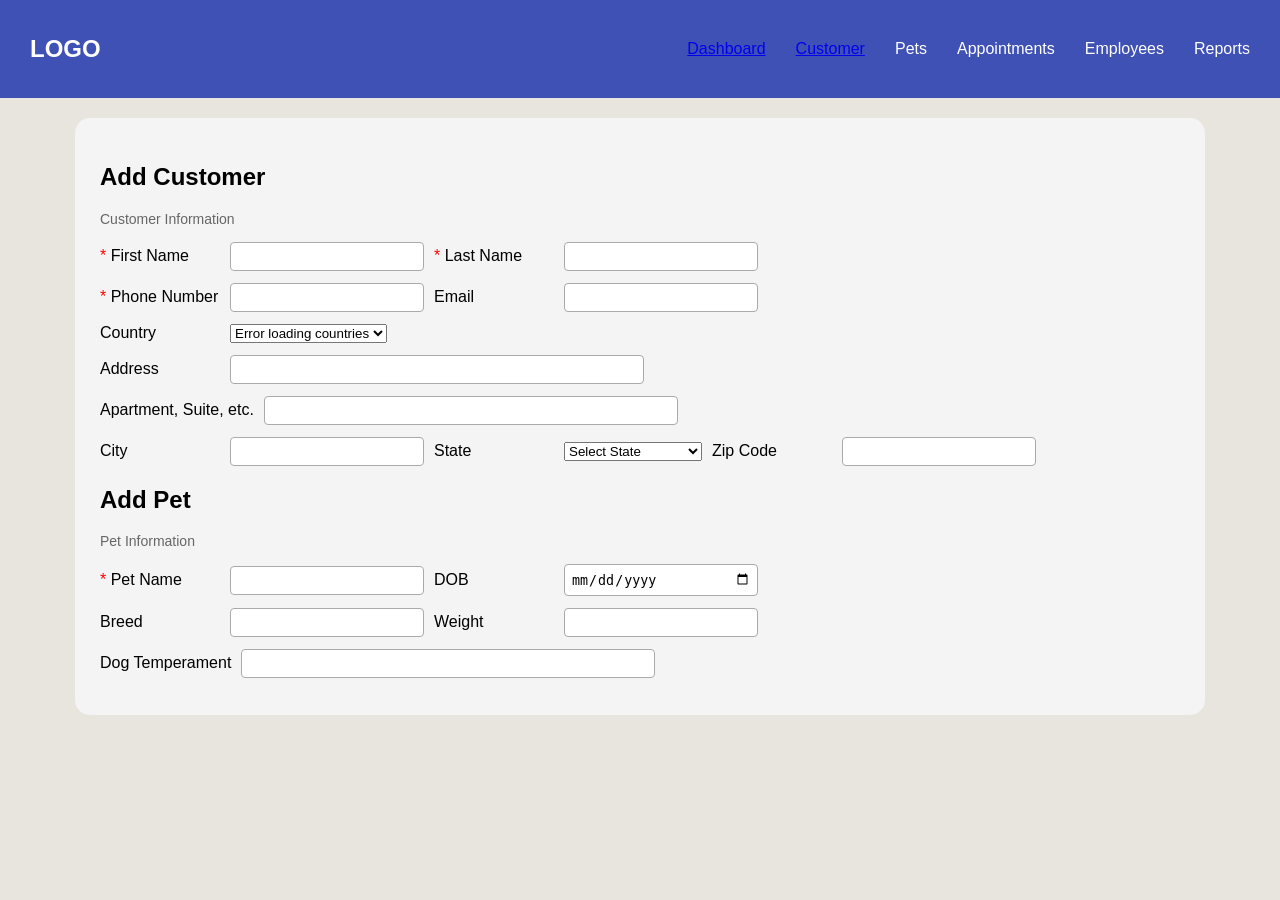
==== customers.html @ 16b3792b "Customer initial commit" ====
<!DOCTYPE html>
<html lang="en">
<head>
    <meta charset="UTF-8">
    <title>Customers</title>
    <link rel="stylesheet" href="styles.css">
</head>

<body>

    <!-- NAVBAR (same as dashboard) -->
    <div class="navbar">
        <h2>LOGO</h2>
        <ul>
            <li><a href="index.html">Dashboard</a></li>
            <li><a href="customers.html">Customer</a></li>
            <li>Pets</li>
            <li>Appointments</li>
            <li>Employees</li>
            <li>Reports</li>
        </ul>
    </div>

    <main>

        <div class="form-container">

            <!-- CUSTOMER SECTION -->
            <h2>Add Customer</h2>
            <p class="section-title">Customer Information</p>
        
            <div class="form-row">
                <label class="required">First Name</label>
                <input type="text" required>
        
                <label class="required">Last Name</label>
                <input type="text" required>
            </div>
        
            <div class="form-row">
                <label class="required">Phone Number</label>
                <input type="text" required>
        
                <label>Email</label>
                <input type="email">
            </div>
        
            <div class="form-row">
                <label>Country</label>
                <select id="country">
                    <option>Loading countries...</option>
                </select>
            </div>
        
            <div class="form-row">
                <label>Address</label>
                <input type="text" class="full">
            </div>
        
            <div class="form-row">
                <label>Apartment, Suite, etc.</label>
                <input type="text" class="full">
            </div>
        
            <div class="form-row">
                <label>City</label>
                <input type="text">
        
                <label>State</label>
                <select id="state">
                    <option value="">Select State</option>
                </select>
        
                <label>Zip Code</label>
                <input type="text">
            </div>
        
            <!-- PET SECTION -->
            <h2>Add Pet</h2>
            <p class="section-title">Pet Information</p>
        
            <div class="form-row">
                <label class="required">Pet Name</label>
                <input type="text" required>
        
                <label>DOB</label>
                <input type="date">
            </div>
        
            <div class="form-row">
                <label>Breed</label>
                <input type="text">
        
                <label>Weight</label>
                <input type="text">
            </div>
        
            <div class="form-row">
                <label>Dog Temperament</label>
                <input type="text" class="full">
            </div>
        
        </div>

    </main>

<script src="script.js"></script>
</body>
</html>
---- styles.css ----
/* GENERAL */
body {
    margin: 0;
    font-family: 'Segoe UI', sans-serif;
    background: #e8e5df;
}

/* NAVBAR */
.navbar {
    background: #3f51b5;
    color: white;
    display: flex;
    justify-content: space-between;
    align-items: center;
    padding: 15px 30px;
}

.navbar ul {
    list-style: none;
    display: flex;
    gap: 30px;
    margin: 0;
}

.navbar li {
    cursor: pointer;
}

/* MAIN */
main {
    padding: 20px 40px;
}

/* SECTIONS */
.top-section {
    display: flex;
    gap: 20px;
    align-items: stretch;
}

.bottom-section {
    display: flex;
    gap: 20px;
    margin-top: 30px;
}

/* CARDS */
.card {
    background: #f4f4f4;
    border-radius: 20px;
    padding: 20px;
    box-shadow: 0 4px 10px rgba(0,0,0,0.1);
}

/* CARD SIZES */
.large {
    flex: 3;
}

.small {
    flex: 1.2;
}

/* TABLE */
table {
    width: 100%;
    border-collapse: collapse;
    margin-top: 10px;
}

th, td {
    border: 1px solid #333;
    padding: 10px;
    text-align: left;
}

/* STATUS DROPDOWN */
.status-dropdown {
    padding: 5px;
    border-radius: 8px;
}

/* OPTIONAL STATUS COLORS */
.status.completed { background: #c8e6c9; }
.status.ready { background: #bbdefb; }
.status.inprogress { background: #fff9c4; }
.status.cancelled { background: #ffcdd2; }
.status.checkedin { background: #d1c4e9; }

.notifications-card {
    display: flex;
    flex-direction: column;
    gap: 12px;
}

.alert {
    padding: 12px;
    border-radius: 12px;
    font-size: 14px;
    font-weight: 500;
}

/* ALERT TYPES */
.urgent {
    background: #ffcdd2;
}

.warning {
    background: #fff3cd;
}

.info {
    background: #d1ecf1;
}

.bar {
    flex: 1;
    height: 12px;
    background: #ddd;
    border-radius: 10px;
    overflow: hidden;
}

.fill {
    height: 100%;
    width: 0%;
    background: #3f51b5;
    border-radius: 10px;
    transition: 0.3s;
}
.capacity-fill {
    height: 100%;
    width: 0%;
    background: #3f51b5;
    border-radius: 10px;
}
/* COMPACT CARD */
.compact {
    padding: 15px;
}

/* SMALL TEXT */
.compact h3 {
    font-size: 16px;
    margin-bottom: 5px;
}

.compact p {
    font-size: 13px;
    margin: 4px 0;
}

/* SMALL BAR */
.capacity-bar.small {
    height: 10px;
}
.bottom-section {
    display: flex;
    gap: 20px;
}

.bottom-section .card {
    flex: 1;
}

/* CUSTOMER FILES */

.form-container {
    background: #f4f4f4;
    padding: 25px;
    border-radius: 15px;
    width: 90%;
    margin: auto;
}

.section-title {
    font-size: 14px;
    color: #666;
    margin-bottom: 15px;
}

.form-row {
    display: flex;
    align-items: center;
    gap: 10px;
    margin-bottom: 12px;
    flex-wrap: wrap;
}

label {
    font-weight: 500;
    min-width: 120px;
}

input {
    padding: 6px;
    border: 1px solid #aaa;
    border-radius: 4px;
    width: 180px;
}

input.full {
    width: 400px;
}

/* REQUIRED FIELD */
.required::before {
    content: "* ";
    color: red;
}
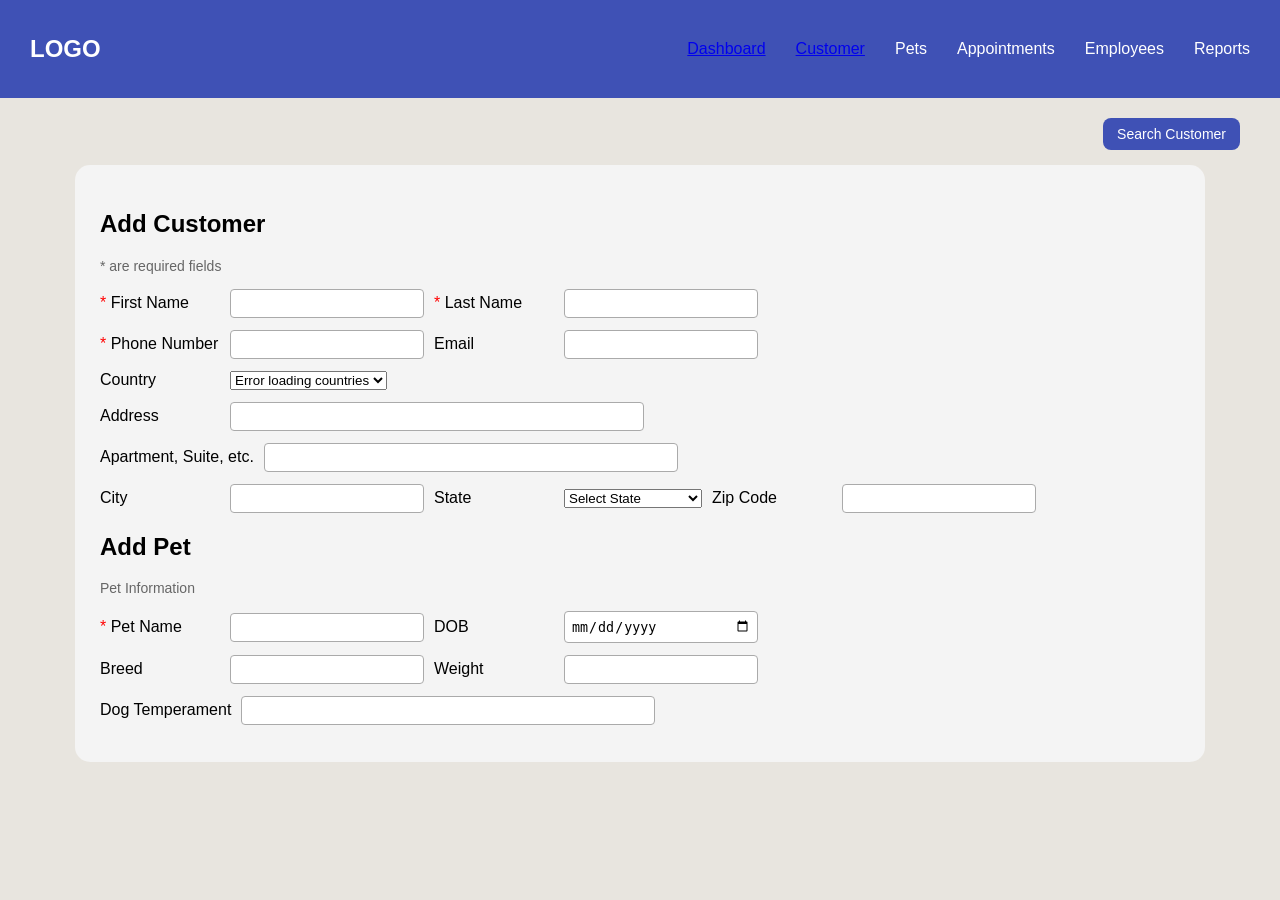
==== commit ea1febe4: "Search customer button is added" ====
--- a/customers.html
+++ b/customers.html
@@ -22,12 +22,15 @@
     </div>
 
     <main>
+        <div class="top-actions">
+            <button onclick="goToSearch()">Search Customer</button>
+        </div>
 
         <div class="form-container">
 
             <!-- CUSTOMER SECTION -->
             <h2>Add Customer</h2>
-            <p class="section-title">Customer Information</p>
+            <p class="section-title">* are required fields</p>
         
             <div class="form-row">
                 <label class="required">First Name</label>
@@ -48,7 +51,7 @@
             <div class="form-row">
                 <label>Country</label>
                 <select id="country">
-                    <option>Loading countries...</option>
+                    <option>Select Country.</option>
                 </select>
             </div>
         
--- a/styles.css
+++ b/styles.css
@@ -207,4 +207,23 @@
 .required::before {
     content: "* ";
     color: red;
+}
+.top-actions {
+    display: flex;
+    justify-content: flex-end;
+    margin-bottom: 15px;
+}
+
+.top-actions button {
+    background: #3f51b5;
+    color: white;
+    border: none;
+    padding: 8px 14px;
+    border-radius: 8px;
+    cursor: pointer;
+    font-size: 14px;
+}
+
+.top-actions button:hover {
+    background: #303f9f;
 }
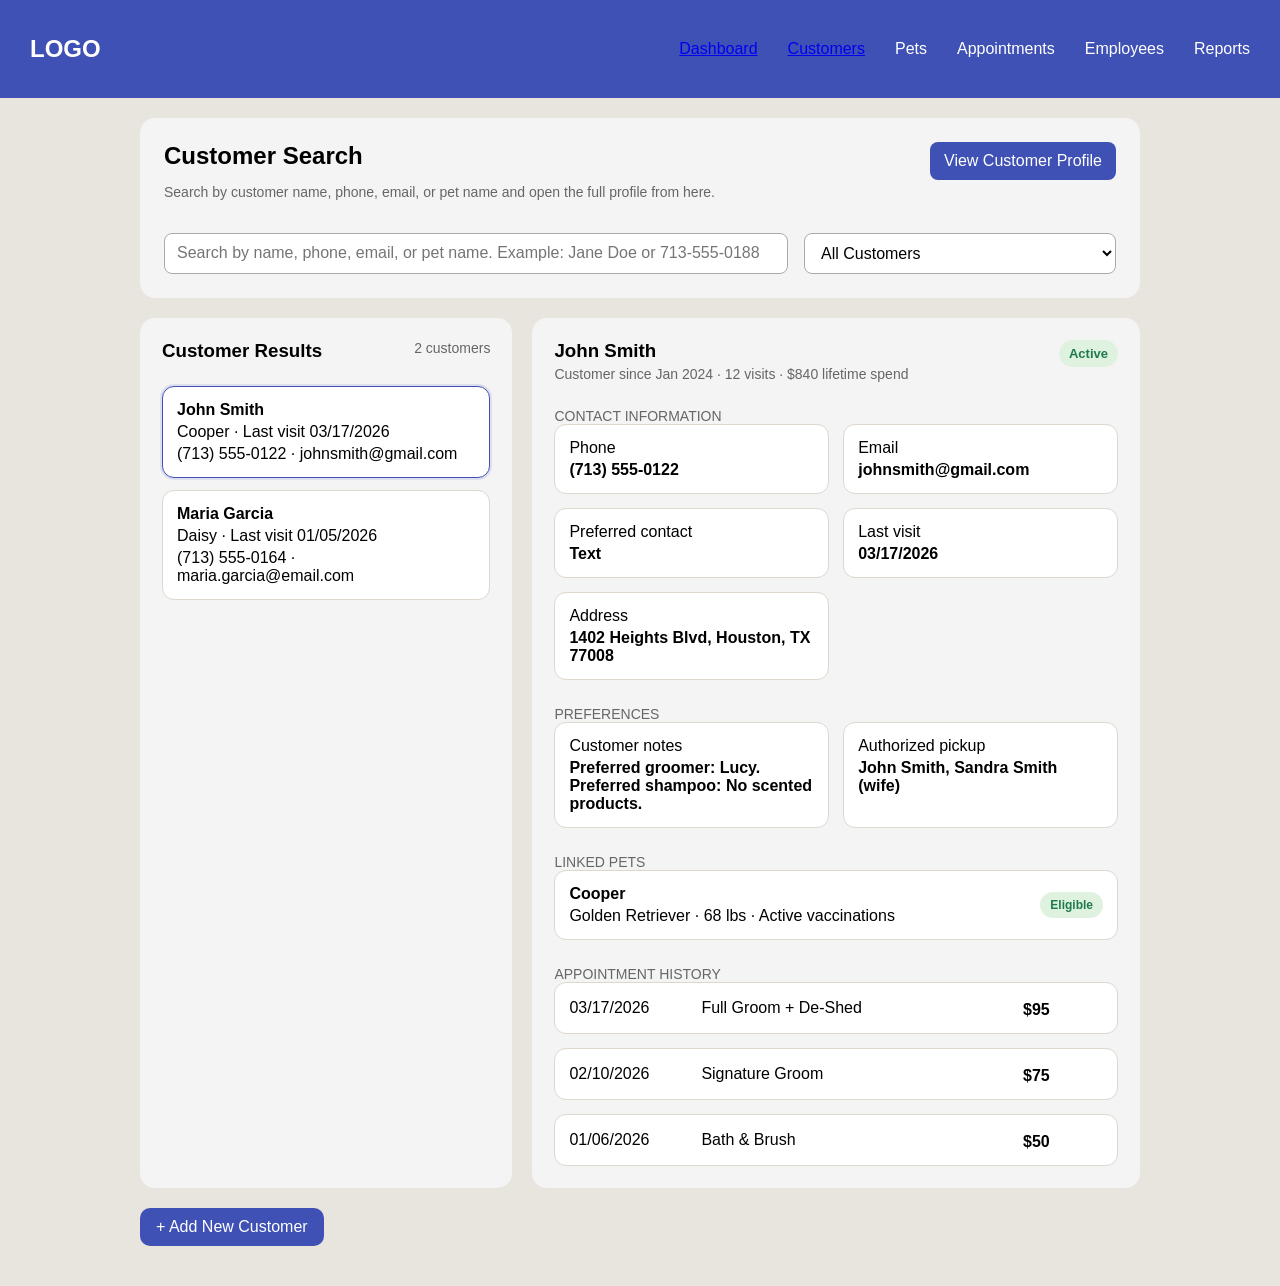
==== commit b86914aa: "customer seconf commit" ====
--- a/customers.html
+++ b/customers.html
@@ -13,7 +13,7 @@
         <h2>LOGO</h2>
         <ul>
             <li><a href="index.html">Dashboard</a></li>
-            <li><a href="customers.html">Customer</a></li>
+            <li><a href="customers.html">Customers</a></li>
             <li>Pets</li>
             <li>Appointments</li>
             <li>Employees</li>
@@ -22,91 +22,391 @@
     </div>
 
     <main>
-        <div class="top-actions">
-            <button onclick="goToSearch()">Search Customer</button>
+        <section class="search-panel">
+            <div class="search-panel-header">
+                <div>
+                    <h2>Customer Search</h2>
+                    <p class="section-title">Search by customer name, phone, email, or pet name and open the full profile from here.</p>
+                </div>
+                <button type="button" id="view-customer-profile" class="secondary-button" disabled>View Customer Profile</button>
+            </div>
+
+            <div class="search-panel-controls">
+                <input id="customer-search-input" type="search" placeholder="Search by name, phone, email, or pet name. Example: Jane Doe or 713-555-0188">
+                <select id="customer-filter">
+                    <option>All Customers</option>
+                    <option>Active Customers</option>
+                    <option>New This Month</option>
+                </select>
+            </div>
+        </section>
+
+        <section class="customer-browser">
+            <div class="results-panel">
+                <div class="results-panel-header">
+                    <h3>Customer Results</h3>
+                    <span id="customer-results-count" class="results-count">0 customers</span>
+                </div>
+                <div id="customer-results" class="results-list"></div>
+            </div>
+
+            <div id="customer-profile-panel" class="profile-panel">
+                <div class="profile-empty">
+                    <h3>No Customer Selected</h3>
+                    <p>Search for a customer or add a new one to preview the full profile for your presentation.</p>
+                </div>
+            </div>
+        </section>
+
+        <div class="section-actions section-actions-top">
+            <button type="button" id="toggle-customer-form" class="section-toggle-button">+ Add New Customer</button>
         </div>
 
-        <div class="form-container">
-
-            <!-- CUSTOMER SECTION -->
-            <h2>Add Customer</h2>
-            <p class="section-title">* are required fields</p>
-        
-            <div class="form-row">
-                <label class="required">First Name</label>
-                <input type="text" required>
-        
-                <label class="required">Last Name</label>
-                <input type="text" required>
-            </div>
-        
-            <div class="form-row">
-                <label class="required">Phone Number</label>
-                <input type="text" required>
-        
-                <label>Email</label>
-                <input type="email">
-            </div>
-        
-            <div class="form-row">
-                <label>Country</label>
-                <select id="country">
-                    <option>Select Country.</option>
-                </select>
-            </div>
-        
-            <div class="form-row">
-                <label>Address</label>
-                <input type="text" class="full">
-            </div>
-        
-            <div class="form-row">
-                <label>Apartment, Suite, etc.</label>
-                <input type="text" class="full">
-            </div>
-        
-            <div class="form-row">
-                <label>City</label>
-                <input type="text">
-        
-                <label>State</label>
-                <select id="state">
-                    <option value="">Select State</option>
-                </select>
-        
-                <label>Zip Code</label>
-                <input type="text">
-            </div>
-        
-            <!-- PET SECTION -->
-            <h2>Add Pet</h2>
-            <p class="section-title">Pet Information</p>
-        
-            <div class="form-row">
-                <label class="required">Pet Name</label>
-                <input type="text" required>
-        
-                <label>DOB</label>
-                <input type="date">
-            </div>
-        
-            <div class="form-row">
-                <label>Breed</label>
-                <input type="text">
-        
-                <label>Weight</label>
-                <input type="text">
-            </div>
-        
-            <div class="form-row">
-                <label>Dog Temperament</label>
-                <input type="text" class="full">
-            </div>
-        
-        </div>
+        <form id="customer-form" class="form-container hidden">
+            <div class="section-header">
+                <div>
+                    <h2>Add Customer</h2>
+                    <p class="section-title">* are required fields</p>
+                </div>
+                <button type="button" id="hide-customer-form" class="text-button">Hide Form</button>
+            </div>
+        
+            <div class="form-row two-column">
+                <div class="field-group">
+                    <label class="required" for="first-name">First Name</label>
+                    <input id="first-name" type="text" required>
+                </div>
+
+                <div class="field-group">
+                    <label class="required" for="last-name">Last Name</label>
+                    <input id="last-name" type="text" required>
+                </div>
+            </div>
+        
+            <div class="form-row two-column">
+                <div class="field-group">
+                    <label class="required" for="phone-number">Phone Number</label>
+                    <input id="phone-number" type="text" required>
+                </div>
+
+                <div class="field-group">
+                    <label for="email">Email</label>
+                    <input id="email" type="email">
+                </div>
+            </div>
+
+            <div class="form-row two-column">
+                <div class="field-group">
+                    <label class="required" for="customer-added-date">Customer Since</label>
+                    <input id="customer-added-date" type="date" required>
+                </div>
+            </div>
+
+            <div class="form-row single-column">
+                <div class="field-group">
+                    <label class="required" for="preferred-contact">Preferred Contact Method</label>
+                    <select id="preferred-contact" required>
+                        <option value="">Select Contact Method</option>
+                        <option>Phone</option>
+                        <option>Text</option>
+                        <option>Email</option>
+                    </select>
+                </div>
+            </div>
+        
+            <div class="form-row single-column">
+                <div class="field-group">
+                    <label for="country">Country</label>
+                    <select id="country">
+                        <option>Select Country.</option>
+                    </select>
+                </div>
+            </div>
+        
+            <div class="form-row single-column">
+                <div class="field-group">
+                    <label class="required" for="address">Address</label>
+                    <input id="address" type="text" class="full-width" required>
+                </div>
+            </div>
+        
+            <div class="form-row single-column">
+                <div class="field-group">
+                    <label for="apartment">Apartment, Suite, etc.</label>
+                    <input id="apartment" type="text" class="full-width">
+                </div>
+            </div>
+        
+            <div class="form-row three-column">
+                <div class="field-group">
+                    <label class="required" for="city">City</label>
+                    <input id="city" type="text" required>
+                </div>
+
+                <div class="field-group">
+                    <label class="required" for="state">State</label>
+                    <select id="state" required>
+                        <option value="">Select State</option>
+                    </select>
+                </div>
+
+                <div class="field-group">
+                    <label class="required" for="zip-code">Zip Code</label>
+                    <input id="zip-code" type="text" required>
+                </div>
+            </div>
+
+            <div class="form-row single-column">
+                <div class="field-group">
+                    <label for="customer-notes">Customer Notes / Preferences</label>
+                    <textarea id="customer-notes" rows="3" placeholder="Contact preferences, pickup notes, or other important details"></textarea>
+                </div>
+            </div>
+        
+            <div class="section-actions">
+                <button type="button" id="toggle-pet-section" class="section-toggle-button">+ Add Pet</button>
+            </div>
+
+            <section id="pet-section" class="collapsible-section hidden">
+                <div class="section-header">
+                    <div>
+                        <h2>Add Pet</h2>
+                        <p class="section-title">Pet Information</p>
+                    </div>
+                    <button type="button" id="hide-pet-section" class="text-button">Hide Pet Section</button>
+                </div>
+            
+                <div class="form-row two-column">
+                    <div class="field-group">
+                        <label class="required" for="pet-name">Pet Name</label>
+                        <input id="pet-name" type="text" required>
+                    </div>
+
+                    <div class="field-group">
+                        <label class="required" for="pet-dob">DOB</label>
+                        <input id="pet-dob" type="date" required>
+                    </div>
+                </div>
+
+                <div class="form-row two-column">
+                    <div class="field-group">
+                        <label class="required" for="pet-added-date">Pet Added Date</label>
+                        <input id="pet-added-date" type="date" required>
+                    </div>
+
+                    <div class="field-group">
+                        <label class="required" for="pet-first-visit">Pet First Visit Date</label>
+                        <input id="pet-first-visit" type="date" required>
+                    </div>
+                </div>
+            
+                <div class="form-row two-column">
+                    <div class="field-group">
+                        <label class="required" for="breed-primary">Breed</label>
+                        <div class="breed-selector">
+                            <input id="breed-primary" list="breed-options" type="text" placeholder="Search or select a breed" required>
+                            <button type="button" id="add-breed-button" class="secondary-button">+ Add Another Breed</button>
+                        </div>
+                        <div id="secondary-breed-group" class="field-group hidden">
+                            <label for="breed-secondary">Second Breed</label>
+                            <div class="breed-selector">
+                                <input id="breed-secondary" list="breed-options" type="text" placeholder="Optional for mixed-breed dogs">
+                                <button type="button" id="remove-breed-button" class="secondary-button secondary-button-muted">Remove</button>
+                            </div>
+                        </div>
+                    </div>
+
+                    <div class="field-group">
+                        <label class="required" for="weight">Weight</label>
+                        <input id="weight" type="text" required>
+                    </div>
+                </div>
+
+                <div class="form-row two-column">
+                    <div class="field-group">
+                        <label class="required" for="weight-date">Date Weight Was Taken</label>
+                        <input id="weight-date" type="date" required>
+                    </div>
+
+                    <div class="field-group">
+                        <label class="required" for="pet-photo">Pet Profile Photo</label>
+                        <input id="pet-photo" type="file" accept="image/*" required>
+                    </div>
+                </div>
+
+                <div class="form-row two-column">
+                    <div class="field-group">
+                        <label class="required" for="temperament">Basic Temperament</label>
+                        <select id="temperament" required>
+                            <option value="">Select Temperament</option>
+                            <option>Calm and Sociable</option>
+                            <option>High Energy</option>
+                            <option>Playful</option>
+                            <option>Shy</option>
+                            <option>Nervous</option>
+                            <option>Overly Independent</option>
+                            <option>High Prey Drive</option>
+                            <option>Aggressive</option>
+                        </select>
+                    </div>
+
+                    <div class="field-group">
+                        <label class="required" for="first-groom">First Grooming Visit?</label>
+                        <select id="first-groom" required>
+                            <option value="">Select Option</option>
+                            <option>Yes</option>
+                            <option>No</option>
+                        </select>
+                    </div>
+                </div>
+
+                <div class="form-row single-column">
+                    <div class="field-group">
+                        <label for="pet-alerts">Notes / Alerts</label>
+                        <textarea id="pet-alerts" rows="3" placeholder="Behavior concerns, handling notes, or anything staff should know"></textarea>
+                    </div>
+                </div>
+
+                <div class="section-actions">
+                    <button type="button" id="toggle-vaccine-section" class="section-toggle-button">+ Add Vaccination Details</button>
+                </div>
+
+                <section id="vaccine-section" class="collapsible-section nested-section hidden">
+                    <div class="section-header">
+                        <h3>Vaccination Status</h3>
+                        <button type="button" id="hide-vaccine-section" class="text-button">Hide Vaccinations</button>
+                    </div>
+
+                    <div class="form-row three-column">
+                        <div class="field-group">
+                            <label class="required" for="rabies-status">Rabies</label>
+                            <select id="rabies-status" required>
+                                <option value="">Select Status</option>
+                                <option>Current</option>
+                                <option>Expired</option>
+                                <option>Not Provided</option>
+                            </select>
+                        </div>
+
+                        <div class="field-group">
+                            <label for="rabies-given">Date Given</label>
+                            <input id="rabies-given" type="date">
+                        </div>
+
+                        <div class="field-group">
+                            <label for="rabies-expires">Expiration Date</label>
+                            <input id="rabies-expires" type="date">
+                        </div>
+                    </div>
+
+                    <div class="form-row three-column">
+                        <div class="field-group">
+                            <label class="required" for="parvovirus-status">Parvovirus</label>
+                            <select id="parvovirus-status" required>
+                                <option value="">Select Status</option>
+                                <option>Current</option>
+                                <option>Expired</option>
+                                <option>Not Provided</option>
+                            </select>
+                        </div>
+
+                        <div class="field-group">
+                            <label for="parvovirus-given">Date Given</label>
+                            <input id="parvovirus-given" type="date">
+                        </div>
+
+                        <div class="field-group">
+                            <label for="parvovirus-expires">Expiration Date</label>
+                            <input id="parvovirus-expires" type="date">
+                        </div>
+                    </div>
+
+                    <div class="form-row three-column">
+                        <div class="field-group">
+                            <label class="required" for="adenovirus-status">Adenovirus 2</label>
+                            <select id="adenovirus-status" required>
+                                <option value="">Select Status</option>
+                                <option>Current</option>
+                                <option>Expired</option>
+                                <option>Not Provided</option>
+                            </select>
+                        </div>
+
+                        <div class="field-group">
+                            <label for="adenovirus-given">Date Given</label>
+                            <input id="adenovirus-given" type="date">
+                        </div>
+
+                        <div class="field-group">
+                            <label for="adenovirus-expires">Expiration Date</label>
+                            <input id="adenovirus-expires" type="date">
+                        </div>
+                    </div>
+
+                    <div class="form-row three-column">
+                        <div class="field-group">
+                            <label class="required" for="distemper-status">Canine Distemper Virus</label>
+                            <select id="distemper-status" required>
+                                <option value="">Select Status</option>
+                                <option>Current</option>
+                                <option>Expired</option>
+                                <option>Not Provided</option>
+                            </select>
+                        </div>
+
+                        <div class="field-group">
+                            <label for="distemper-given">Date Given</label>
+                            <input id="distemper-given" type="date">
+                        </div>
+
+                        <div class="field-group">
+                            <label for="distemper-expires">Expiration Date</label>
+                            <input id="distemper-expires" type="date">
+                        </div>
+                    </div>
+
+                    <div class="form-row three-column">
+                        <div class="field-group">
+                            <label class="required" for="parainfluenza-status">Parainfluenza</label>
+                            <select id="parainfluenza-status" required>
+                                <option value="">Select Status</option>
+                                <option>Current</option>
+                                <option>Expired</option>
+                                <option>Not Provided</option>
+                            </select>
+                        </div>
+
+                        <div class="field-group">
+                            <label for="parainfluenza-given">Date Given</label>
+                            <input id="parainfluenza-given" type="date">
+                        </div>
+
+                        <div class="field-group">
+                            <label for="parainfluenza-expires">Expiration Date</label>
+                            <input id="parainfluenza-expires" type="date">
+                        </div>
+                    </div>
+
+                    <div class="form-row single-column">
+                        <div class="field-group">
+                            <label for="vaccine-notes">Vaccination Notes</label>
+                            <textarea id="vaccine-notes" rows="3" placeholder="Anything important about records, missing proof, or follow-up needed"></textarea>
+                        </div>
+                    </div>
+                </section>
+            </section>
+
+            <div class="form-actions">
+                <button type="button" id="add-another-pet" class="secondary-button hidden">+ Add Another Pet</button>
+                <button type="submit" class="submit-button">Save Customer and Pet</button>
+            </div>
+
+            <datalist id="breed-options"></datalist>
+        
+        </form>
 
     </main>
 
 <script src="script.js"></script>
 </body>
-</html>+</html>
--- a/styles.css
+++ b/styles.css
@@ -167,10 +167,11 @@
 
 .form-container {
     background: #f4f4f4;
-    padding: 25px;
+    padding: 30px;
     border-radius: 15px;
-    width: 90%;
+    width: min(100%, 1000px);
     margin: auto;
+    box-sizing: border-box;
 }
 
 .section-title {
@@ -179,28 +180,370 @@
     margin-bottom: 15px;
 }
 
+.search-panel {
+    background: #f4f4f4;
+    border-radius: 15px;
+    padding: 24px;
+    width: min(100%, 1000px);
+    margin: 0 auto 20px;
+    box-sizing: border-box;
+}
+
+.search-panel-header {
+    display: flex;
+    justify-content: space-between;
+    align-items: flex-start;
+    gap: 16px;
+    margin-bottom: 18px;
+}
+
+.search-panel-header h2 {
+    margin: 0 0 6px;
+}
+
+.search-panel-controls {
+    display: grid;
+    grid-template-columns: minmax(0, 2fr) minmax(220px, 1fr);
+    gap: 16px;
+}
+
+.customer-browser {
+    width: min(100%, 1000px);
+    margin: 0 auto 20px;
+    display: grid;
+    grid-template-columns: minmax(280px, 0.95fr) minmax(0, 1.55fr);
+    gap: 20px;
+}
+
+.results-panel,
+.profile-panel {
+    background: #f4f4f4;
+    border-radius: 15px;
+    padding: 22px;
+    box-sizing: border-box;
+}
+
+.results-panel-header,
+.profile-summary {
+    display: flex;
+    justify-content: space-between;
+    align-items: flex-start;
+    gap: 16px;
+}
+
+.results-panel-header h3,
+.profile-empty h3 {
+    margin: 0 0 6px;
+}
+
+.results-count,
+.profile-subtext,
+.profile-section-title {
+    color: #666;
+    font-size: 14px;
+}
+
+.results-list {
+    display: flex;
+    flex-direction: column;
+    gap: 12px;
+    margin-top: 18px;
+}
+
+.result-card {
+    border: 1px solid #ddd7cd;
+    border-radius: 12px;
+    padding: 14px;
+    background: #fff;
+    cursor: pointer;
+    transition: border-color 0.2s ease, box-shadow 0.2s ease;
+    width: 100%;
+    text-align: left;
+    font: inherit;
+}
+
+.result-card:hover,
+.result-card.active {
+    border-color: #3f51b5;
+    box-shadow: 0 0 0 2px rgba(63, 81, 181, 0.12);
+}
+
+.result-card h4,
+.profile-summary h3,
+.profile-card h4 {
+    margin: 0;
+}
+
+.result-card p,
+.profile-empty p,
+.profile-card p {
+    margin: 4px 0 0;
+}
+
+.profile-empty {
+    min-height: 240px;
+    display: flex;
+    flex-direction: column;
+    justify-content: center;
+}
+
+.profile-card {
+    display: flex;
+    flex-direction: column;
+    gap: 22px;
+}
+
+.profile-status {
+    display: inline-flex;
+    align-items: center;
+    border-radius: 999px;
+    padding: 6px 10px;
+    background: #dff2df;
+    color: #1f7a4d;
+    font-size: 13px;
+    font-weight: 600;
+}
+
+.profile-grid,
+.appointment-history {
+    display: grid;
+    grid-template-columns: repeat(2, minmax(0, 1fr));
+    gap: 14px;
+}
+
+.profile-block,
+.pet-chip,
+.appointment-row {
+    background: #fff;
+    border: 1px solid #ddd7cd;
+    border-radius: 12px;
+    padding: 14px;
+}
+
+.profile-block strong,
+.appointment-row strong {
+    display: block;
+    margin-top: 4px;
+}
+
+.pet-chip {
+    display: flex;
+    justify-content: space-between;
+    align-items: center;
+    gap: 14px;
+}
+
+.pet-chip-meta {
+    display: flex;
+    flex-direction: column;
+    gap: 4px;
+}
+
+.pet-eligibility {
+    background: #dff2df;
+    color: #1f7a4d;
+    border-radius: 999px;
+    padding: 6px 10px;
+    font-size: 12px;
+    font-weight: 600;
+    white-space: nowrap;
+}
+
+.appointment-history {
+    grid-template-columns: 1fr;
+}
+
+.appointment-row {
+    display: grid;
+    grid-template-columns: 120px minmax(0, 1fr) 80px;
+    gap: 12px;
+    align-items: center;
+}
+
+.section-actions {
+    margin: 22px 0 18px;
+}
+
+.section-actions-top {
+    width: min(100%, 1000px);
+    margin: 0 auto 20px;
+}
+
+.collapsible-section {
+    border-top: 1px solid #d8d3ca;
+    padding-top: 24px;
+    margin-top: 8px;
+}
+
+.nested-section {
+    background: #ece9e2;
+    border: 1px solid #d7d1c6;
+    border-radius: 14px;
+    padding: 22px;
+}
+
+.section-header {
+    display: flex;
+    justify-content: space-between;
+    align-items: flex-start;
+    gap: 16px;
+    margin-bottom: 18px;
+}
+
+.section-header h2,
+.section-header h3 {
+    margin: 0;
+}
+
 .form-row {
-    display: flex;
-    align-items: center;
-    gap: 10px;
-    margin-bottom: 12px;
-    flex-wrap: wrap;
+    display: grid;
+    gap: 18px 24px;
+    margin-bottom: 18px;
+}
+
+.form-row.two-column {
+    grid-template-columns: repeat(2, minmax(0, 1fr));
+}
+
+.form-row.single-column {
+    grid-template-columns: minmax(0, 1fr);
+}
+
+.form-row.three-column {
+    grid-template-columns: repeat(3, minmax(0, 1fr));
+}
+
+.field-group {
+    display: flex;
+    flex-direction: column;
+    gap: 8px;
+    min-width: 0;
+}
+
+.hidden {
+    display: none;
 }
 
 label {
     font-weight: 500;
-    min-width: 120px;
-}
-
-input {
-    padding: 6px;
+    min-width: 0;
+}
+
+input,
+select,
+textarea {
+    padding: 10px 12px;
     border: 1px solid #aaa;
-    border-radius: 4px;
-    width: 180px;
-}
-
-input.full {
-    width: 400px;
+    border-radius: 8px;
+    width: 100%;
+    box-sizing: border-box;
+    font: inherit;
+    background: #fff;
+}
+
+textarea {
+    resize: vertical;
+    min-height: 88px;
+}
+
+.breed-selector {
+    display: flex;
+    gap: 12px;
+    align-items: center;
+    flex-wrap: wrap;
+}
+
+.secondary-button {
+    border: none;
+    border-radius: 8px;
+    padding: 10px 14px;
+    background: #3f51b5;
+    color: #fff;
+    cursor: pointer;
+    font: inherit;
+    white-space: nowrap;
+}
+
+.secondary-button:hover {
+    background: #303f9f;
+}
+
+.secondary-button:disabled {
+    background: #9aa3c8;
+    cursor: not-allowed;
+}
+
+.link-button {
+    display: inline-flex;
+    align-items: center;
+    text-decoration: none;
+}
+
+.secondary-button-muted {
+    background: #6b7280;
+}
+
+.secondary-button-muted:hover {
+    background: #4b5563;
+}
+
+.section-toggle-button,
+.text-button {
+    border: none;
+    border-radius: 10px;
+    padding: 10px 16px;
+    font: inherit;
+    cursor: pointer;
+}
+
+.section-toggle-button {
+    background: #3f51b5;
+    color: #fff;
+}
+
+.section-toggle-button:hover {
+    background: #303f9f;
+}
+
+.text-button {
+    background: transparent;
+    color: #3f51b5;
+    padding: 6px 0;
+}
+
+.text-button:hover {
+    color: #303f9f;
+    text-decoration: underline;
+}
+
+.form-actions {
+    display: flex;
+    justify-content: space-between;
+    align-items: center;
+    gap: 16px;
+    margin-top: 30px;
+    padding-top: 22px;
+    border-top: 1px solid #d8d3ca;
+    flex-wrap: wrap;
+}
+
+.submit-button {
+    border: none;
+    border-radius: 12px;
+    padding: 12px 22px;
+    background: #1f7a4d;
+    color: #fff;
+    font: inherit;
+    font-weight: 600;
+    cursor: pointer;
+}
+
+.submit-button:hover {
+    background: #17603c;
+}
+
+.full-width {
+    width: 100%;
 }
 
 /* REQUIRED FIELD */
@@ -226,4 +569,26 @@
 
 .top-actions button:hover {
     background: #303f9f;
-}+}
+
+@media (max-width: 900px) {
+    .search-panel-header,
+    .search-panel-controls,
+    .customer-browser,
+    .form-row.two-column,
+    .form-row.three-column {
+        grid-template-columns: 1fr;
+    }
+
+    .section-header {
+        flex-direction: column;
+    }
+
+    .profile-grid {
+        grid-template-columns: 1fr;
+    }
+
+    .appointment-row {
+        grid-template-columns: 1fr;
+    }
+}
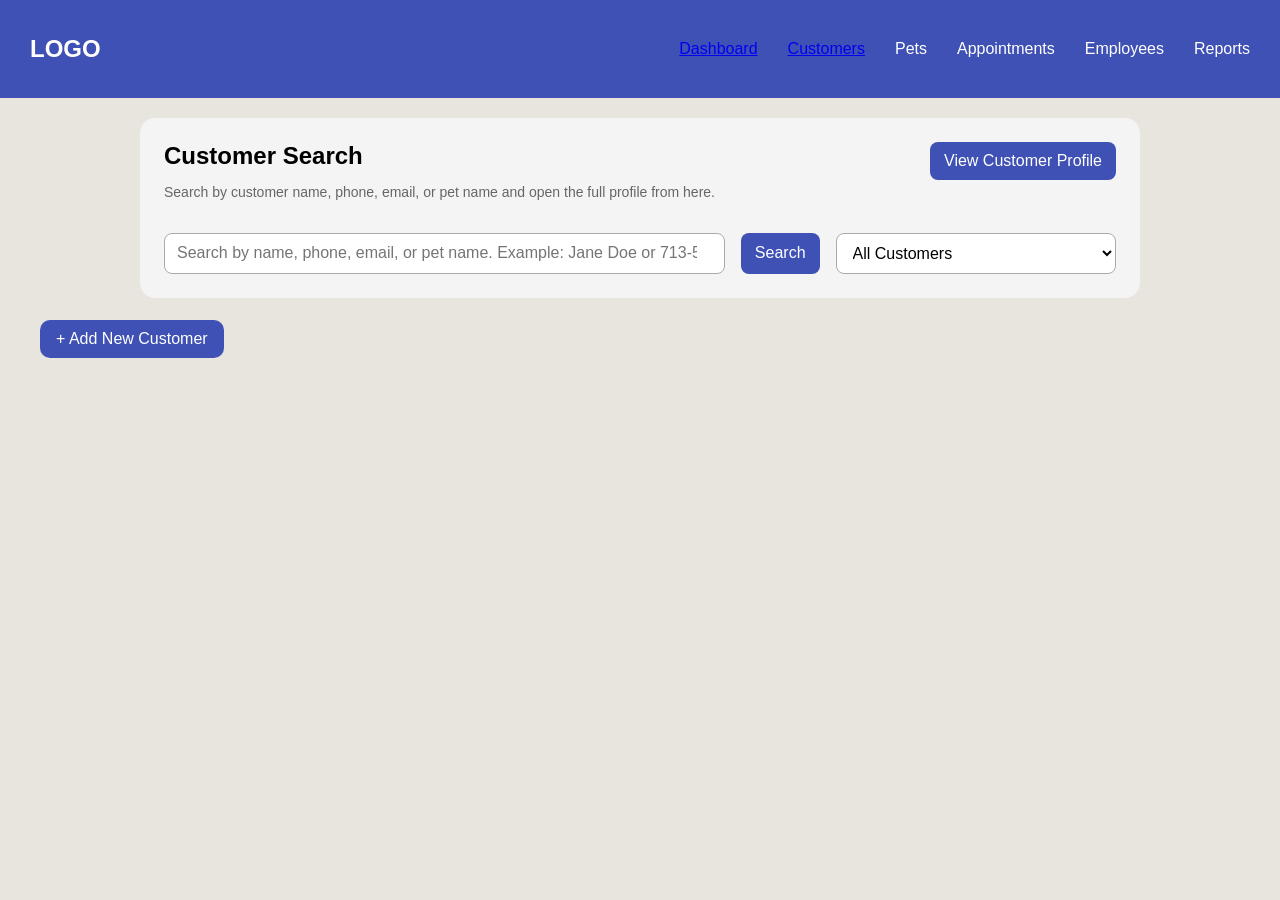
==== commit 7360e6e2: "customer changes" ====
--- a/customers.html
+++ b/customers.html
@@ -33,6 +33,7 @@
 
             <div class="search-panel-controls">
                 <input id="customer-search-input" type="search" placeholder="Search by name, phone, email, or pet name. Example: Jane Doe or 713-555-0188">
+                <button type="button" id="customer-search-button" class="secondary-button">Search</button>
                 <select id="customer-filter">
                     <option>All Customers</option>
                     <option>Active Customers</option>
@@ -41,11 +42,14 @@
             </div>
         </section>
 
-        <section class="customer-browser">
+        <section id="customer-browser" class="customer-browser hidden">
             <div class="results-panel">
                 <div class="results-panel-header">
-                    <h3>Customer Results</h3>
-                    <span id="customer-results-count" class="results-count">0 customers</span>
+                    <div>
+                        <h3>Customer Results</h3>
+                        <span id="customer-results-count" class="results-count">0 customers</span>
+                    </div>
+                    <button type="button" id="hide-customer-results" class="text-button">Hide Results</button>
                 </div>
                 <div id="customer-results" class="results-list"></div>
             </div>
@@ -58,7 +62,7 @@
             </div>
         </section>
 
-        <div class="section-actions section-actions-top">
+        <div class="section-actions">
             <button type="button" id="toggle-customer-form" class="section-toggle-button">+ Add New Customer</button>
         </div>
 
@@ -99,6 +103,11 @@
                 <div class="field-group">
                     <label class="required" for="customer-added-date">Customer Since</label>
                     <input id="customer-added-date" type="date" required>
+                </div>
+
+                <div class="field-group">
+                    <label for="customer-credit">Customer Credit</label>
+                    <input id="customer-credit" type="number" min="0" step="0.01" value="0.00" placeholder="0.00">
                 </div>
             </div>
 
--- a/styles.css
+++ b/styles.css
@@ -203,7 +203,7 @@
 
 .search-panel-controls {
     display: grid;
-    grid-template-columns: minmax(0, 2fr) minmax(220px, 1fr);
+    grid-template-columns: minmax(0, 2fr) auto minmax(220px, 1fr);
     gap: 16px;
 }
 
@@ -364,11 +364,6 @@
     margin: 22px 0 18px;
 }
 
-.section-actions-top {
-    width: min(100%, 1000px);
-    margin: 0 auto 20px;
-}
-
 .collapsible-section {
     border-top: 1px solid #d8d3ca;
     padding-top: 24px;
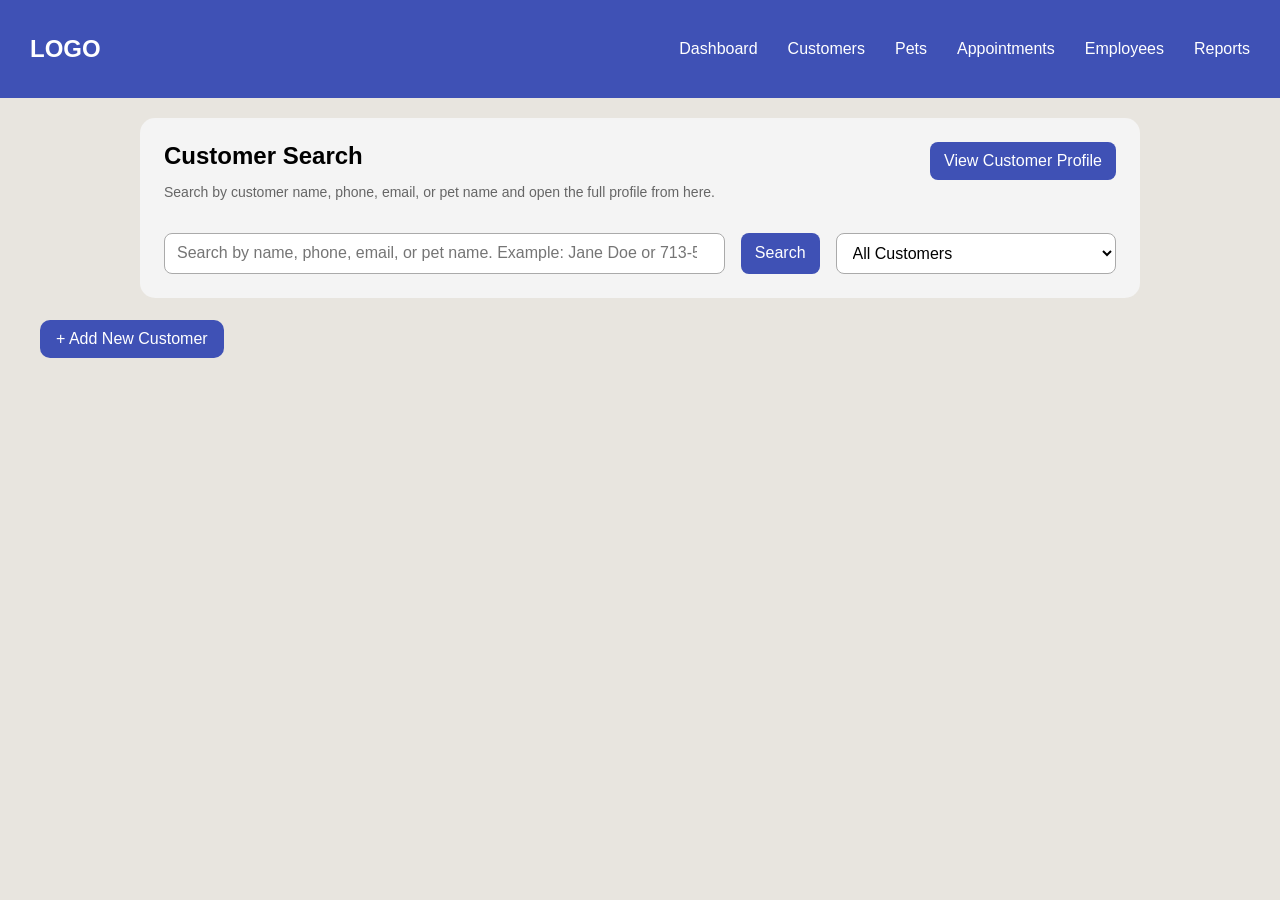
==== commit 892d684c: "reports 11,12,19" ====
--- a/customers.html
+++ b/customers.html
@@ -17,7 +17,7 @@
             <li>Pets</li>
             <li>Appointments</li>
             <li>Employees</li>
-            <li>Reports</li>
+            <li><a href="reports.html">Reports</a></li>
         </ul>
     </div>
 
--- a/styles.css
+++ b/styles.css
@@ -24,6 +24,15 @@
 
 .navbar li {
     cursor: pointer;
+}
+
+.navbar a {
+    color: inherit;
+    text-decoration: none;
+}
+
+.navbar a:hover {
+    text-decoration: underline;
 }
 
 /* MAIN */
@@ -541,6 +550,470 @@
     width: 100%;
 }
 
+/* REPORTS */
+
+.reports-shell {
+    width: min(100%, 1120px);
+    margin: 0 auto;
+}
+
+.reports-header {
+    display: flex;
+    justify-content: space-between;
+    align-items: flex-start;
+    gap: 24px;
+    margin-bottom: 20px;
+}
+
+.reports-header h1,
+.report-group-header h2 {
+    margin: 0;
+}
+
+.reports-search {
+    width: min(100%, 360px);
+    flex-shrink: 0;
+}
+
+.report-filter-row {
+    display: flex;
+    flex-wrap: wrap;
+    gap: 12px;
+    margin-bottom: 28px;
+}
+
+.report-filter-pill {
+    border: 1px solid #cfc7ba;
+    background: #f7f4ee;
+    border-radius: 999px;
+    padding: 10px 16px;
+    font: inherit;
+    color: #4d4d4d;
+    cursor: pointer;
+}
+
+.report-filter-pill.active {
+    background: #3f51b5;
+    color: #fff;
+    border-color: #3f51b5;
+}
+
+.report-group {
+    margin-bottom: 34px;
+}
+
+.report-group-header {
+    display: flex;
+    justify-content: space-between;
+    align-items: center;
+    gap: 16px;
+    margin-bottom: 16px;
+}
+
+.report-group-header span {
+    color: #666;
+    font-size: 14px;
+}
+
+.report-grid {
+    display: grid;
+    grid-template-columns: repeat(2, minmax(0, 1fr));
+    gap: 18px;
+}
+
+.report-card {
+    background: #f4f4f4;
+    border: 1px solid #ddd7cd;
+    border-radius: 16px;
+    padding: 18px;
+    box-sizing: border-box;
+}
+
+.report-card-top {
+    display: flex;
+    justify-content: space-between;
+    align-items: center;
+    gap: 12px;
+    margin-bottom: 14px;
+}
+
+.report-id {
+    color: #6e6e6e;
+    font-size: 13px;
+    font-weight: 600;
+}
+
+.report-card h3 {
+    margin: 0 0 8px;
+    font-size: 21px;
+}
+
+.report-card p {
+    margin: 0;
+    color: #666;
+    line-height: 1.45;
+}
+
+.report-tag {
+    display: inline-flex;
+    align-items: center;
+    border-radius: 999px;
+    padding: 6px 10px;
+    font-size: 12px;
+    font-weight: 600;
+}
+
+.report-tag.safety {
+    background: #fde1df;
+    color: #b24a42;
+}
+
+.report-tag.operations {
+    background: #f8e6b4;
+    color: #9a6b00;
+}
+
+.report-tag.revenue {
+    background: #dff0db;
+    color: #27704c;
+}
+
+.report-tag.staff {
+    background: #dde7fb;
+    color: #405fb4;
+}
+
+.report-tag.pets {
+    background: #eadcf9;
+    color: #6e46a5;
+}
+
+.new-tag {
+    background: #d9e7ff;
+    color: #3e6ec3;
+}
+
+.draft-card {
+    border-style: dashed;
+    border-color: #9bb9f0;
+}
+
+.report-card-link {
+    padding: 0;
+    overflow: hidden;
+}
+
+.report-card-anchor {
+    display: block;
+    color: inherit;
+    text-decoration: none;
+    padding: 18px;
+}
+
+.report-card-anchor:hover {
+    background: #faf8f4;
+}
+
+.reports-empty-state {
+    background: #f4f4f4;
+    border: 1px dashed #c9c1b2;
+    border-radius: 16px;
+    padding: 24px;
+    color: #666;
+}
+
+.reports-empty-state h3 {
+    margin: 0 0 8px;
+    color: #222;
+}
+
+.reports-empty-state p {
+    margin: 0;
+}
+
+.report-detail-shell {
+    width: min(100%, 1120px);
+    margin: 0 auto;
+    display: flex;
+    flex-direction: column;
+    gap: 22px;
+}
+
+.report-detail-header {
+    display: flex;
+    justify-content: space-between;
+    align-items: flex-start;
+    gap: 18px;
+    background: #f4f4f4;
+    border-radius: 18px;
+    padding: 26px;
+}
+
+.report-detail-header h1,
+.report-detail-card h2 {
+    margin: 0;
+}
+
+.report-back-link {
+    display: inline-block;
+    margin-bottom: 14px;
+    color: #3f51b5;
+    text-decoration: none;
+    font-weight: 600;
+}
+
+.report-back-link:hover {
+    text-decoration: underline;
+}
+
+.report-detail-id {
+    margin: 0 0 10px;
+    color: #666;
+    font-size: 14px;
+    font-weight: 600;
+}
+
+.report-detail-summary {
+    margin: 10px 0 0;
+    color: #555;
+    line-height: 1.55;
+    max-width: 760px;
+}
+
+.report-detail-meta {
+    display: grid;
+    grid-template-columns: repeat(2, minmax(0, 1fr));
+    gap: 16px;
+}
+
+.report-meta-card,
+.report-detail-card {
+    background: #f4f4f4;
+    border-radius: 18px;
+    padding: 22px;
+    box-sizing: border-box;
+}
+
+.report-meta-card span {
+    display: block;
+    color: #666;
+    font-size: 13px;
+    margin-bottom: 8px;
+}
+
+.report-table-wrap {
+    overflow-x: auto;
+    margin-top: 16px;
+}
+
+.report-bullets {
+    margin: 16px 0 0;
+    padding-left: 22px;
+    line-height: 1.6;
+}
+
+.report-bullets li + li {
+    margin-top: 10px;
+}
+
+.report-summary-banner {
+    background: linear-gradient(135deg, #eef2ff 0%, #f5f7fb 100%);
+    border: 1px solid #cdd5f4;
+    border-radius: 18px;
+    padding: 24px;
+}
+
+.report-summary-banner h2 {
+    margin: 6px 0 10px;
+    font-size: 26px;
+}
+
+.report-summary-banner p {
+    margin: 0;
+    color: #555;
+    line-height: 1.55;
+}
+
+.report-summary-label {
+    color: #3f51b5;
+    font-size: 13px;
+    font-weight: 700;
+    letter-spacing: 0.04em;
+    text-transform: uppercase;
+}
+
+.report-meta-grid {
+    display: grid;
+    grid-template-columns: repeat(3, minmax(0, 1fr));
+    gap: 16px;
+}
+
+.report-toolbar {
+    display: flex;
+    justify-content: space-between;
+    gap: 18px;
+    margin-bottom: 18px;
+    flex-wrap: wrap;
+}
+
+.report-toolbar-search {
+    min-width: 280px;
+    flex: 1.2;
+}
+
+.report-toolbar-filters {
+    display: grid;
+    grid-template-columns: repeat(3, minmax(180px, 1fr));
+    gap: 14px;
+    flex: 1.8;
+}
+
+.report-toolbar label,
+.report-filter-control label {
+    display: block;
+    margin-bottom: 8px;
+    font-size: 13px;
+    font-weight: 600;
+    color: #555;
+}
+
+.report11-form-shell {
+    background: #fbfaf7;
+    border: 1px solid #dfd8cb;
+    border-radius: 16px;
+    padding: 20px;
+    margin-bottom: 24px;
+}
+
+.report11-form-header h2 {
+    margin: 6px 0 8px;
+}
+
+.report11-form-grid {
+    display: grid;
+    grid-template-columns: repeat(2, minmax(0, 1fr));
+    gap: 16px;
+}
+
+.report11-form-grid .form-actions {
+    grid-column: 1 / -1;
+    margin-top: 4px;
+    padding-top: 18px;
+}
+
+.report11-row-actions {
+    display: flex;
+    gap: 10px;
+    flex-wrap: wrap;
+}
+
+.report11-action-button {
+    padding: 8px 12px;
+    border-radius: 10px;
+}
+
+.sort-button {
+    border: none;
+    background: transparent;
+    font: inherit;
+    font-weight: 700;
+    color: inherit;
+    cursor: pointer;
+    padding: 0;
+    text-align: left;
+}
+
+.sort-button:hover {
+    color: #3f51b5;
+}
+
+.sort-button.active {
+    color: #3f51b5;
+}
+
+.report11-results-bar {
+    display: flex;
+    justify-content: space-between;
+    gap: 16px;
+    margin-bottom: 6px;
+    color: #555;
+    font-size: 14px;
+    flex-wrap: wrap;
+}
+
+.report11-results-bar p {
+    margin: 0;
+}
+
+.report11-results-note {
+    font-weight: 600;
+}
+
+.report12-toolbar-top {
+    margin-bottom: 0;
+}
+
+.report12-toolbar-filters {
+    grid-template-columns: repeat(4, minmax(170px, 1fr));
+}
+
+.report12-summary-grid {
+    grid-template-columns: repeat(4, minmax(0, 1fr));
+}
+
+.trend-badge {
+    display: inline-flex;
+    align-items: center;
+    border-radius: 999px;
+    padding: 6px 10px;
+    font-size: 12px;
+    font-weight: 700;
+    white-space: nowrap;
+}
+
+.trend-badge.up {
+    background: #dff2df;
+    color: #1f7a4d;
+}
+
+.trend-badge.stable {
+    background: #ece7dc;
+    color: #6f6655;
+}
+
+.trend-badge.down {
+    background: #fde1df;
+    color: #b24a42;
+}
+
+.status-badge {
+    display: inline-flex;
+    align-items: center;
+    border-radius: 999px;
+    padding: 6px 10px;
+    font-size: 12px;
+    font-weight: 700;
+    white-space: nowrap;
+}
+
+.status-badge.certified,
+.status-badge.yes {
+    background: #dff2df;
+    color: #1f7a4d;
+}
+
+.status-badge.in-progress,
+.status-badge.supervised-only {
+    background: #fff0cc;
+    color: #9a6500;
+}
+
+.status-badge.not-certified,
+.status-badge.no {
+    background: #fde1df;
+    color: #b24a42;
+}
+
 /* REQUIRED FIELD */
 .required::before {
     content: "* ";
@@ -579,10 +1052,35 @@
         flex-direction: column;
     }
 
+    .reports-header,
+    .report-group-header {
+        flex-direction: column;
+        align-items: flex-start;
+    }
+
+    .report-detail-header {
+        flex-direction: column;
+    }
+
+    .report-detail-meta {
+        grid-template-columns: 1fr;
+    }
+
+    .report11-form-grid,
+    .report-meta-grid,
+    .report12-summary-grid,
+    .report-toolbar-filters {
+        grid-template-columns: 1fr;
+    }
+
     .profile-grid {
         grid-template-columns: 1fr;
     }
 
+    .report-grid {
+        grid-template-columns: 1fr;
+    }
+
     .appointment-row {
         grid-template-columns: 1fr;
     }
